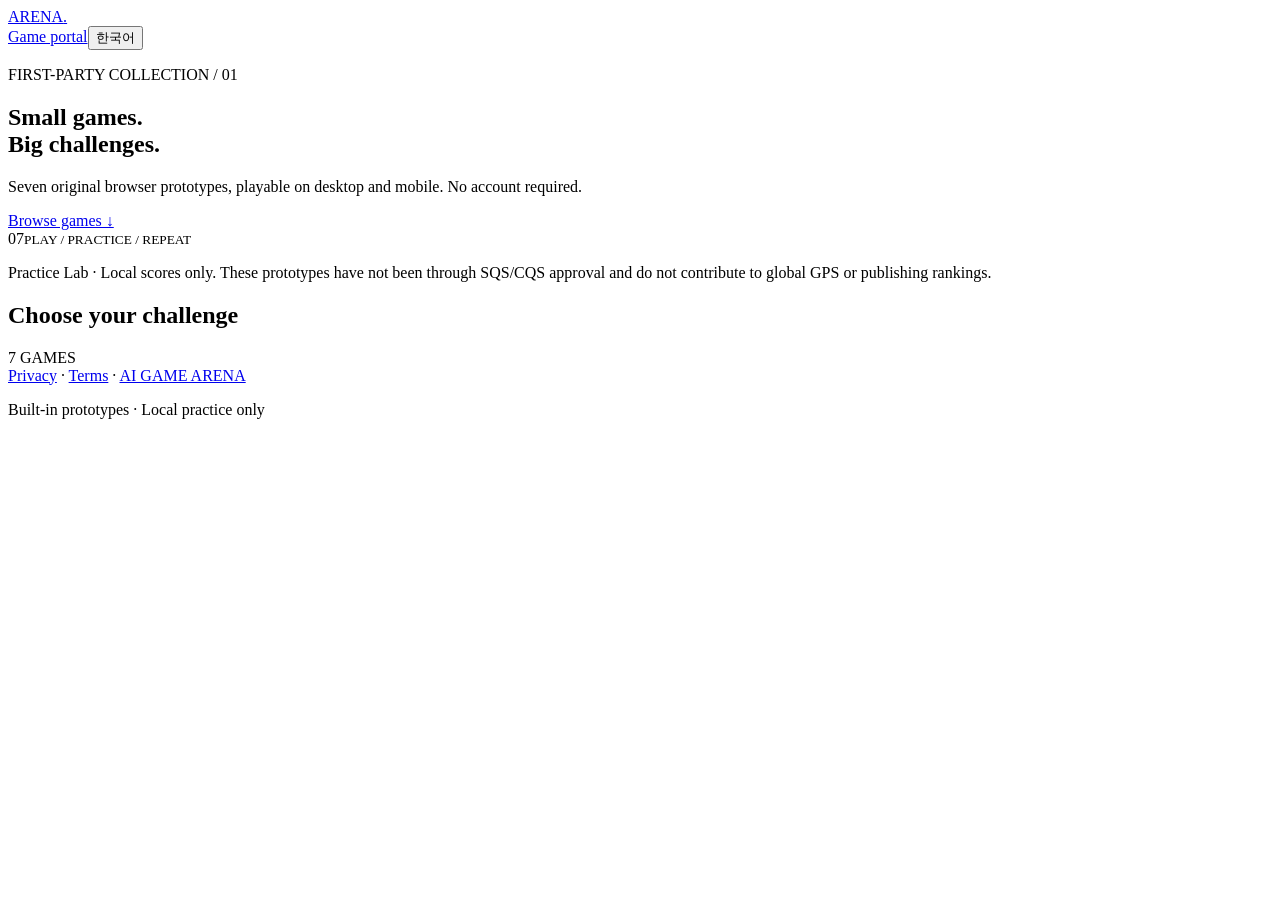
==== practice/index.html @ 7aacde98 "Add first-party practice collection index.html" ====
<!doctype html><html lang="en"><head><meta charset="utf-8"><meta name="viewport" content="width=device-width, initial-scale=1"><meta name="description" content="Play seven original browser prototypes in the ARENA practice lab. No account required."><title>Practice Lab | AI GAME ARENA</title><link rel="stylesheet" href="lab.css"></head><body><header><a class="brand" href="../">ARENA<span>.</span></a><nav><a href="../">Game portal</a><button id="language" type="button">한국어</button></nav></header><main><section class="hero"><div><p class="eyebrow">FIRST-PARTY COLLECTION / 01</p><h1 id="hero-title">Small games.<br>Big challenges.</h1><p id="hero-copy">Seven original browser prototypes, playable on desktop and mobile. No account required.</p><a class="cta" href="#catalog" id="browse">Browse games ↓</a></div><div class="hero-art" aria-hidden="true"><span>07</span><small>PLAY / PRACTICE / REPEAT</small></div></section><p class="notice" id="notice">Practice Lab · Local scores only. These prototypes have not been through SQS/CQS approval and do not contribute to global GPS or publishing rankings.</p><section id="catalog"><div class="section-head"><h2 id="catalog-title">Choose your challenge</h2><span id="count">7 GAMES</span></div><div id="game-grid" class="grid"></div></section><section id="play" hidden><div class="section-head"><div><p class="eyebrow" id="game-genre"></p><h2 id="game-title"></h2></div><button id="back">All games</button></div><p id="instructions"></p><div class="game-panel"><div class="hud"><div><small id="score-label">SCORE</small><strong id="score">0</strong></div><div><small id="time-label">TIME</small><strong id="time">45</strong></div><div><small id="best-label">LOCAL BEST</small><strong id="best">0</strong></div></div><div class="stage"><canvas id="canvas" width="640" height="400" aria-label="Game board"></canvas><div id="overlay"><h3 id="overlay-title">Ready?</h3><p id="overlay-copy"></p><button id="start" class="cta">Start game</button></div></div><div class="controls"><button id="left" aria-label="Left">◀</button><button id="action" aria-label="Action">●</button><button id="right" aria-label="Right">▶</button><button id="pause">Pause</button></div><p id="message" role="status" aria-live="polite"></p></div></section><footer><a href="../policies/privacy.html">Privacy</a> · <a href="../policies/terms.html">Terms</a> · <a href="../">AI GAME ARENA</a><p id="footer-note">Built-in prototypes · Local practice only</p></footer></main><script src="lab.js"></script></body></html>
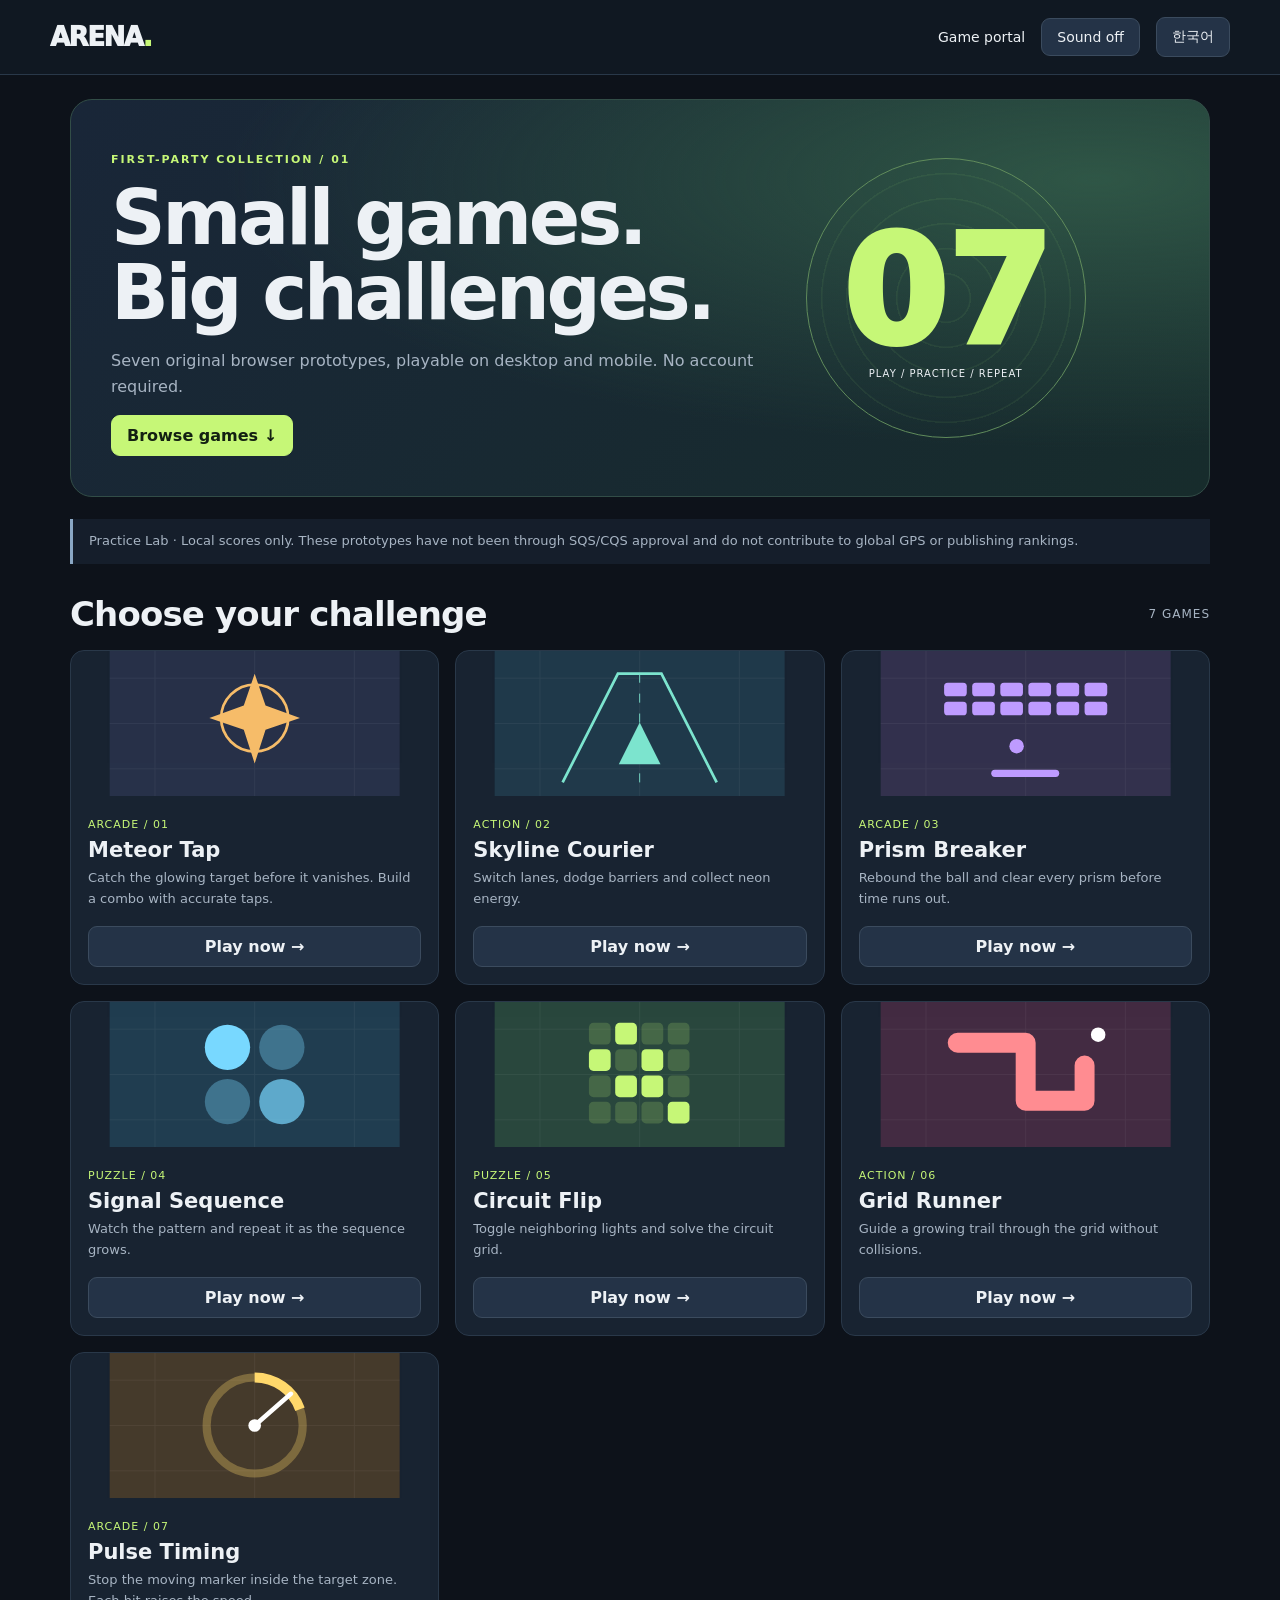
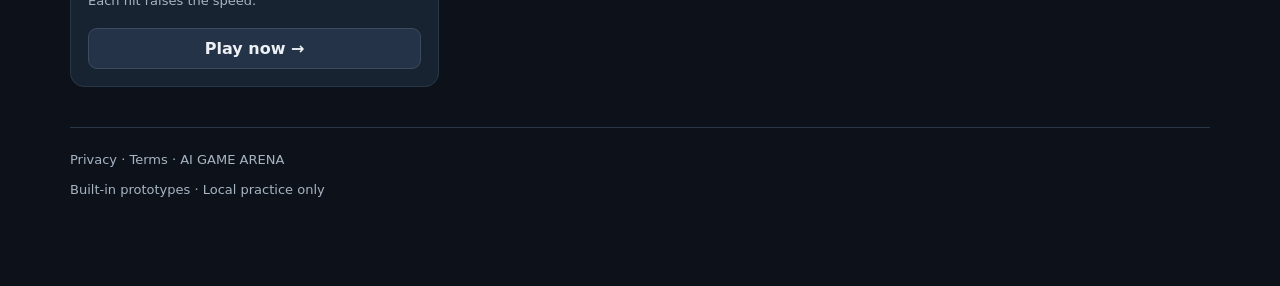
==== commit 0660b3fa: "Add practice difficulty, sound toggle, time progress and explicit round end" ====
--- a/practice/index.html
+++ b/practice/index.html
@@ -1 +1 @@
-<!doctype html><html lang="en"><head><meta charset="utf-8"><meta name="viewport" content="width=device-width, initial-scale=1"><meta name="description" content="Play seven original browser prototypes in the ARENA practice lab. No account required."><title>Practice Lab | AI GAME ARENA</title><link rel="stylesheet" href="lab.css"></head><body><header><a class="brand" href="../">ARENA<span>.</span></a><nav><a href="../">Game portal</a><button id="language" type="button">한국어</button></nav></header><main><section class="hero"><div><p class="eyebrow">FIRST-PARTY COLLECTION / 01</p><h1 id="hero-title">Small games.<br>Big challenges.</h1><p id="hero-copy">Seven original browser prototypes, playable on desktop and mobile. No account required.</p><a class="cta" href="#catalog" id="browse">Browse games ↓</a></div><div class="hero-art" aria-hidden="true"><span>07</span><small>PLAY / PRACTICE / REPEAT</small></div></section><p class="notice" id="notice">Practice Lab · Local scores only. These prototypes have not been through SQS/CQS approval and do not contribute to global GPS or publishing rankings.</p><section id="catalog"><div class="section-head"><h2 id="catalog-title">Choose your challenge</h2><span id="count">7 GAMES</span></div><div id="game-grid" class="grid"></div></section><section id="play" hidden><div class="section-head"><div><p class="eyebrow" id="game-genre"></p><h2 id="game-title"></h2></div><button id="back">All games</button></div><p id="instructions"></p><div class="game-panel"><div class="hud"><div><small id="score-label">SCORE</small><strong id="score">0</strong></div><div><small id="time-label">TIME</small><strong id="time">45</strong></div><div><small id="best-label">LOCAL BEST</small><strong id="best">0</strong></div></div><div class="stage"><canvas id="canvas" width="640" height="400" aria-label="Game board"></canvas><div id="overlay"><h3 id="overlay-title">Ready?</h3><p id="overlay-copy"></p><button id="start" class="cta">Start game</button></div></div><div class="controls"><button id="left" aria-label="Left">◀</button><button id="action" aria-label="Action">●</button><button id="right" aria-label="Right">▶</button><button id="pause">Pause</button></div><p id="message" role="status" aria-live="polite"></p></div></section><footer><a href="../policies/privacy.html">Privacy</a> · <a href="../policies/terms.html">Terms</a> · <a href="../">AI GAME ARENA</a><p id="footer-note">Built-in prototypes · Local practice only</p></footer></main><script src="lab.js"></script></body></html>+<!doctype html><html lang="en"><head><meta charset="utf-8"><meta name="viewport" content="width=device-width, initial-scale=1"><meta name="description" content="Play seven original browser prototypes in the ARENA practice lab. No account required."><title>Practice Lab | AI GAME ARENA</title><link rel="stylesheet" href="lab.css?v=101"></head><body><header><a class="brand" href="../">ARENA<span>.</span></a><nav><a href="../">Game portal</a><button id="sound" type="button" aria-pressed="false">Sound off</button><button id="language" type="button">한국어</button></nav></header><main><section class="hero"><div><p class="eyebrow">FIRST-PARTY COLLECTION / 01</p><h1 id="hero-title">Small games.<br>Big challenges.</h1><p id="hero-copy">Seven original browser prototypes, playable on desktop and mobile. No account required.</p><a class="cta" href="#catalog" id="browse">Browse games ↓</a></div><div class="hero-art" aria-hidden="true"><span>07</span><small>PLAY / PRACTICE / REPEAT</small></div></section><p class="notice" id="notice">Practice Lab · Local scores only. These prototypes have not been through SQS/CQS approval and do not contribute to global GPS or publishing rankings.</p><section id="catalog"><div class="section-head"><h2 id="catalog-title">Choose your challenge</h2><span id="count">7 GAMES</span></div><div id="game-grid" class="grid"></div></section><section id="play" hidden><div class="section-head"><div><p class="eyebrow" id="game-genre"></p><h2 id="game-title"></h2></div><button id="back">All games</button></div><p id="instructions"></p><div class="game-panel"><div class="round-settings"><label for="difficulty" id="difficulty-label">Difficulty</label><select id="difficulty"><option value="easy">Relaxed</option><option value="normal" selected>Standard</option><option value="hard">Challenge</option></select><span id="goal-text"></span></div><div class="hud"><div><small id="score-label">SCORE</small><strong id="score">0</strong></div><div><small id="time-label">TIME</small><strong id="time">45</strong></div><div><small id="best-label">LOCAL BEST</small><strong id="best">0</strong></div></div><div class="time-track" aria-hidden="true"><div id="time-bar"></div></div><div class="stage"><canvas id="canvas" width="640" height="400" aria-label="Game board"></canvas><div id="overlay"><h3 id="overlay-title">Ready?</h3><p id="overlay-copy"></p><button id="start" class="cta">Start game</button></div></div><div class="controls"><button id="left" aria-label="Left">◀</button><button id="action" aria-label="Action">●</button><button id="right" aria-label="Right">▶</button><button id="pause">Pause</button><button id="end-round">End round</button></div><p id="message" role="status" aria-live="polite"></p></div></section><footer><a href="../policies/privacy.html">Privacy</a> · <a href="../policies/terms.html">Terms</a> · <a href="../">AI GAME ARENA</a><p id="footer-note">Built-in prototypes · Local practice only</p></footer></main><script src="lab.js?v=101"></script></body></html>
--- a/practice/lab.css
+++ b/practice/lab.css
@@ -0,0 +1 @@
+:root{color-scheme:dark;font-family:Inter,system-ui,-apple-system,BlinkMacSystemFont,sans-serif;color:#edf1f5;background:#0d121a;--lime:#c6f777;--muted:#a7b4c3;--panel:#182331;--line:#293849}*{box-sizing:border-box}body{margin:0}header{display:flex;align-items:center;justify-content:space-between;padding:17px max(20px,calc((100vw - 1180px)/2));border-bottom:1px solid var(--line);background:#101822;gap:15px;position:sticky;top:0;z-index:4}a{color:inherit;text-decoration:none}.brand{font-size:26px;font-weight:950;letter-spacing:-1.5px}.brand span{color:var(--lime)}nav{display:flex;align-items:center;gap:16px;font-size:14px}button,.cta{font:inherit;color:inherit;background:#243347;border:1px solid #3b4b5e;border-radius:9px;padding:10px 15px;cursor:pointer;touch-action:manipulation}button:hover,button:focus-visible,a:focus-visible{outline:2px solid var(--lime);outline-offset:3px}.cta{display:inline-block;background:var(--lime);border-color:var(--lime);color:#132012;font-weight:800}main{max-width:1180px;margin:auto;padding:24px 20px 48px}.hero{display:grid;grid-template-columns:1.3fr .7fr;gap:20px;align-items:center;background:radial-gradient(ellipse at 90% 20%,#2f5646,transparent 60%),linear-gradient(130deg,#192638,#172c2c);border:1px solid #324d47;border-radius:22px;padding:40px;overflow:hidden}.eyebrow{font-size:11px;font-weight:800;letter-spacing:2px;color:var(--lime)}h1{font-size:clamp(36px,6vw,76px);line-height:.99;letter-spacing:-.045em;margin:10px 0 18px}h2{font-size:clamp(22px,3vw,34px);margin:0;letter-spacing:-.025em}p{line-height:1.6;color:var(--muted)}.hero-art{border:1px solid #608b5b;aspect-ratio:1;max-width:280px;border-radius:50%;display:flex;flex-direction:column;align-items:center;justify-content:center;background:repeating-radial-gradient(circle,transparent 0 23px,#a0e97012 24px 25px)}.hero-art span{font-size:clamp(68px,13vw,150px);font-weight:950;color:var(--lime);line-height:1}.hero-art small{font-size:10px;letter-spacing:1px}.notice{font-size:13px;border-left:3px solid #8aa7c4;padding:12px 16px;background:#151e2b;margin:22px 0 30px}.section-head{display:flex;align-items:center;justify-content:space-between;gap:12px;margin:24px 0 16px}.section-head span{color:var(--muted);font-size:12px;letter-spacing:1px}.grid{display:grid;grid-template-columns:repeat(3,minmax(0,1fr));gap:16px}.game-card{background:var(--panel);border:1px solid var(--line);border-radius:14px;overflow:hidden;transition:transform .15s}.game-card:hover{transform:translateY(-3px)}.art{height:145px;display:flex;align-items:center;justify-content:center;overflow:hidden}.art svg{width:100%;height:100%}.body{padding:17px}.body h3{font-size:21px;margin:6px 0}.body p{min-height:44px;font-size:13px;margin:0 0 14px}.tag{font-size:11px;letter-spacing:1px;color:var(--lime)}.body button{width:100%;font-weight:750}.game-panel{max-width:860px;margin:20px auto;background:#141e2a;border:1px solid var(--line);border-radius:16px;padding:14px}.hud{display:grid;grid-template-columns:repeat(3,1fr);gap:8px;margin-bottom:12px}.hud div{background:#0f1722;border:1px solid var(--line);border-radius:8px;padding:10px}.hud small{display:block;font-size:10px;color:var(--muted);letter-spacing:.7px}.hud strong{font-size:24px;font-variant-numeric:tabular-nums}.stage{position:relative}canvas{display:block;width:100%;height:auto;border-radius:9px;background:#101923;touch-action:none}#overlay{position:absolute;inset:0;background:#0c1523e8;display:flex;flex-direction:column;align-items:center;justify-content:center;text-align:center;padding:20px;border-radius:9px}#overlay h3{font-size:clamp(22px,5vw,44px);margin:0}#overlay p{margin:8px 0 18px}#overlay[hidden],section[hidden]{display:none}.controls{display:flex;gap:9px;margin-top:12px;justify-content:center;flex-wrap:wrap}.controls button{min-width:56px;min-height:48px}#message{min-height:24px;margin:9px 0;font-size:13px}footer{margin-top:40px;border-top:1px solid var(--line);padding:24px 0;color:var(--muted);font-size:13px}footer a:hover{text-decoration:underline}@media(max-width:760px){.hero{padding:25px;grid-template-columns:1fr}.hero-art{display:none}.grid{grid-template-columns:repeat(2,minmax(0,1fr))}.art{height:120px}.body{padding:12px}.body h3{font-size:17px}.body p{min-height:58px}.hero h1{line-height:1.08}}@media(max-width:380px){.grid{grid-template-columns:1fr}.art{height:140px}nav{gap:8px}main{padding:16px 12px}.hud strong{font-size:20px}}
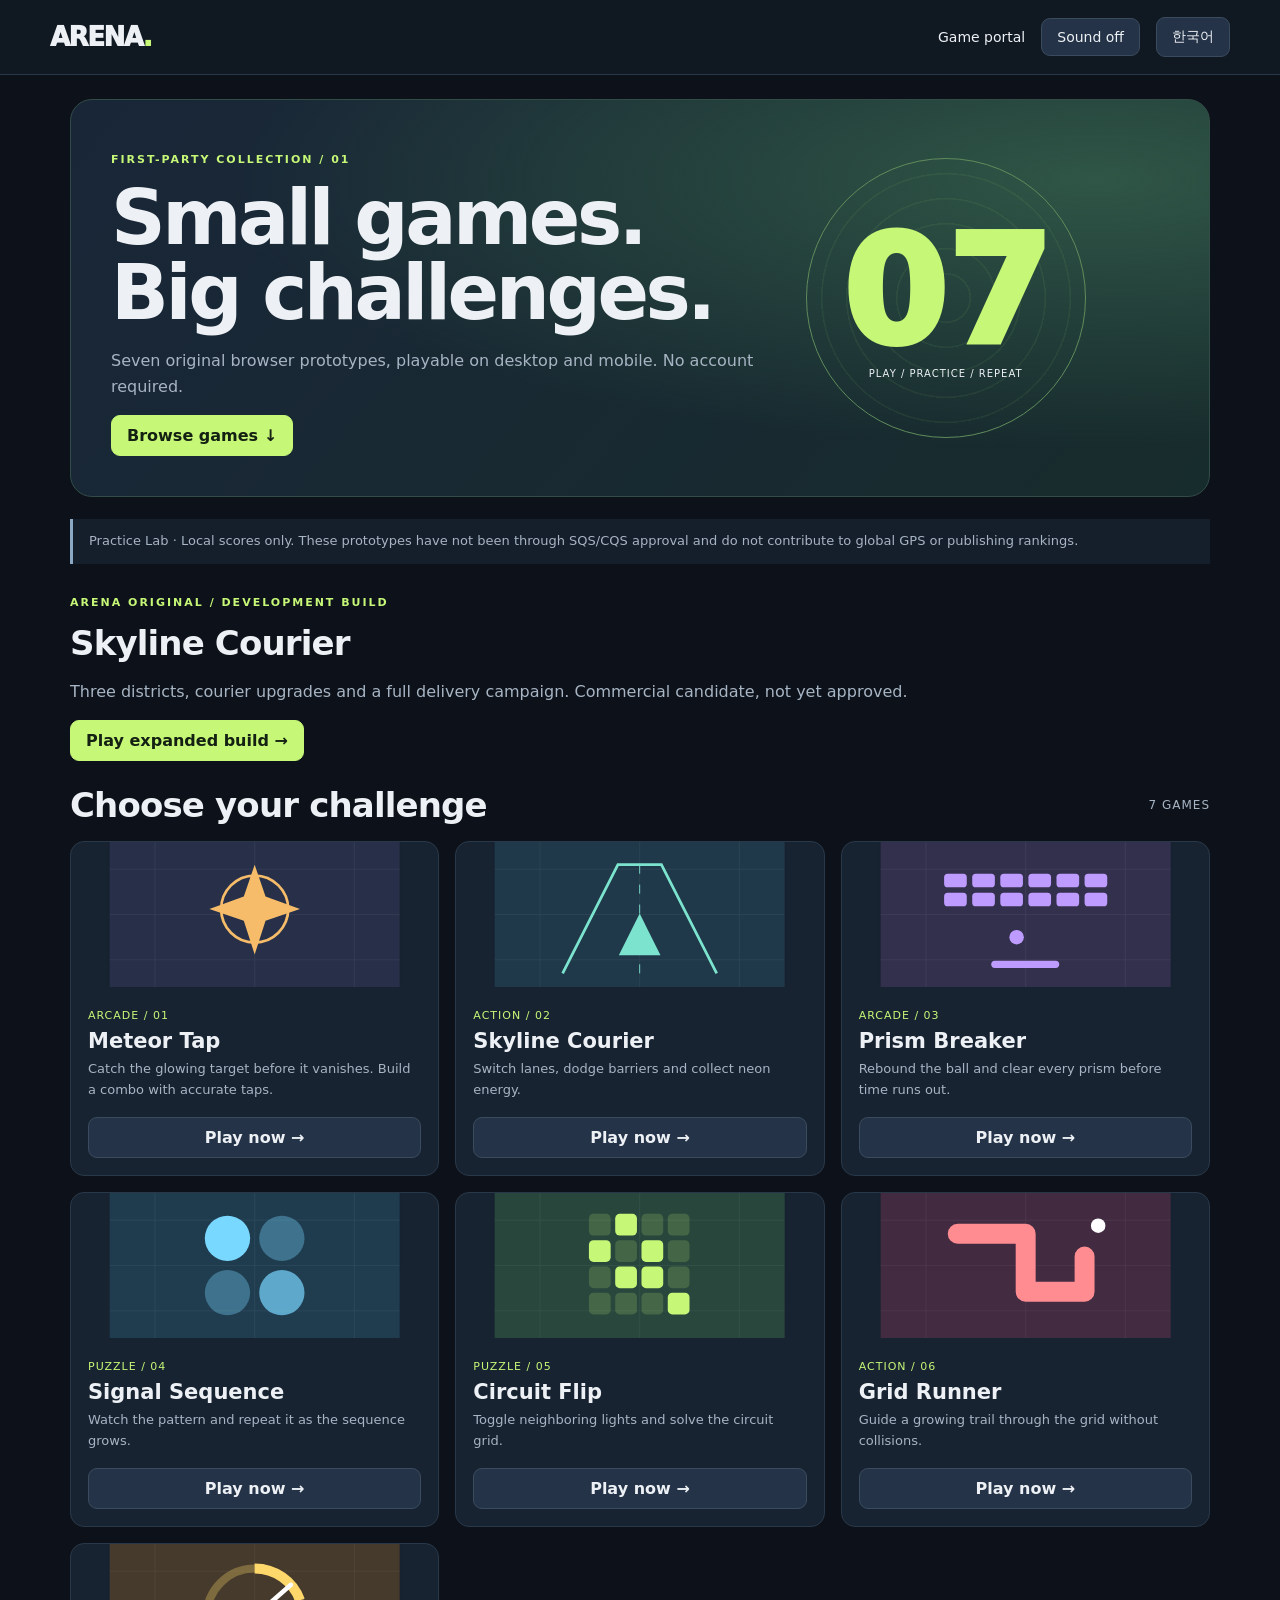
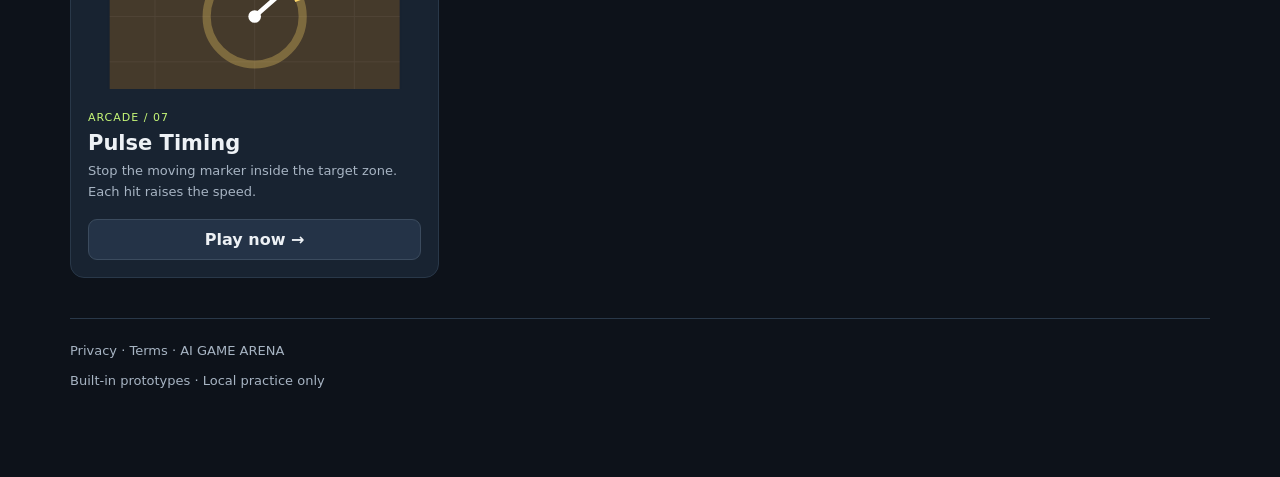
==== commit cbb4b680: "Feature the expanded Skyline Courier commercial candidate separately from practice prototypes" ====
--- a/practice/index.html
+++ b/practice/index.html
@@ -1 +1 @@
-<!doctype html><html lang="en"><head><meta charset="utf-8"><meta name="viewport" content="width=device-width, initial-scale=1"><meta name="description" content="Play seven original browser prototypes in the ARENA practice lab. No account required."><title>Practice Lab | AI GAME ARENA</title><link rel="stylesheet" href="lab.css?v=101"></head><body><header><a class="brand" href="../">ARENA<span>.</span></a><nav><a href="../">Game portal</a><button id="sound" type="button" aria-pressed="false">Sound off</button><button id="language" type="button">한국어</button></nav></header><main><section class="hero"><div><p class="eyebrow">FIRST-PARTY COLLECTION / 01</p><h1 id="hero-title">Small games.<br>Big challenges.</h1><p id="hero-copy">Seven original browser prototypes, playable on desktop and mobile. No account required.</p><a class="cta" href="#catalog" id="browse">Browse games ↓</a></div><div class="hero-art" aria-hidden="true"><span>07</span><small>PLAY / PRACTICE / REPEAT</small></div></section><p class="notice" id="notice">Practice Lab · Local scores only. These prototypes have not been through SQS/CQS approval and do not contribute to global GPS or publishing rankings.</p><section id="catalog"><div class="section-head"><h2 id="catalog-title">Choose your challenge</h2><span id="count">7 GAMES</span></div><div id="game-grid" class="grid"></div></section><section id="play" hidden><div class="section-head"><div><p class="eyebrow" id="game-genre"></p><h2 id="game-title"></h2></div><button id="back">All games</button></div><p id="instructions"></p><div class="game-panel"><div class="round-settings"><label for="difficulty" id="difficulty-label">Difficulty</label><select id="difficulty"><option value="easy">Relaxed</option><option value="normal" selected>Standard</option><option value="hard">Challenge</option></select><span id="goal-text"></span></div><div class="hud"><div><small id="score-label">SCORE</small><strong id="score">0</strong></div><div><small id="time-label">TIME</small><strong id="time">45</strong></div><div><small id="best-label">LOCAL BEST</small><strong id="best">0</strong></div></div><div class="time-track" aria-hidden="true"><div id="time-bar"></div></div><div class="stage"><canvas id="canvas" width="640" height="400" aria-label="Game board"></canvas><div id="overlay"><h3 id="overlay-title">Ready?</h3><p id="overlay-copy"></p><button id="start" class="cta">Start game</button></div></div><div class="controls"><button id="left" aria-label="Left">◀</button><button id="action" aria-label="Action">●</button><button id="right" aria-label="Right">▶</button><button id="pause">Pause</button><button id="end-round">End round</button></div><p id="message" role="status" aria-live="polite"></p></div></section><footer><a href="../policies/privacy.html">Privacy</a> · <a href="../policies/terms.html">Terms</a> · <a href="../">AI GAME ARENA</a><p id="footer-note">Built-in prototypes · Local practice only</p></footer></main><script src="lab.js?v=101"></script></body></html>+<!doctype html><html lang="en"><head><meta charset="utf-8"><meta name="viewport" content="width=device-width, initial-scale=1"><meta name="description" content="Play seven original browser prototypes in the ARENA practice lab. No account required."><title>Practice Lab | AI GAME ARENA</title><link rel="stylesheet" href="lab.css?v=103"></head><body><header><a class="brand" href="../">ARENA<span>.</span></a><nav><a href="../">Game portal</a><button id="sound" type="button" aria-pressed="false">Sound off</button><button id="language" type="button">한국어</button></nav></header><main><section class="hero"><div><p class="eyebrow">FIRST-PARTY COLLECTION / 01</p><h1 id="hero-title">Small games.<br>Big challenges.</h1><p id="hero-copy">Seven original browser prototypes, playable on desktop and mobile. No account required.</p><a class="cta" href="#catalog" id="browse">Browse games ↓</a></div><div class="hero-art" aria-hidden="true"><span>07</span><small>PLAY / PRACTICE / REPEAT</small></div></section><p class="notice" id="notice">Practice Lab · Local scores only. These prototypes have not been through SQS/CQS approval and do not contribute to global GPS or publishing rankings.</p><section class="panel-feature" id="candidate-feature"><div><p class="eyebrow">ARENA ORIGINAL / DEVELOPMENT BUILD</p><h2>Skyline Courier</h2><p id="candidate-copy">Three districts, courier upgrades and a full delivery campaign. Commercial candidate, not yet approved.</p></div><a class="cta" id="candidate-link" href="../games/skyline-courier/">Play expanded build →</a></section><section id="catalog"><div class="section-head"><h2 id="catalog-title">Choose your challenge</h2><span id="count">7 GAMES</span></div><div id="game-grid" class="grid"></div></section><section id="play" hidden><div class="section-head"><div><p class="eyebrow" id="game-genre"></p><h2 id="game-title"></h2></div><button id="back">All games</button></div><p id="instructions"></p><div class="game-panel"><div class="round-settings"><label for="difficulty" id="difficulty-label">Difficulty</label><select id="difficulty"><option value="easy">Relaxed</option><option value="normal" selected>Standard</option><option value="hard">Challenge</option></select><span id="goal-text"></span></div><div class="hud"><div><small id="score-label">SCORE</small><strong id="score">0</strong></div><div><small id="time-label">TIME</small><strong id="time">45</strong></div><div><small id="best-label">LOCAL BEST</small><strong id="best">0</strong></div></div><div class="time-track" aria-hidden="true"><div id="time-bar"></div></div><div id="overlay"><h3 id="overlay-title">Ready?</h3><p id="overlay-copy"></p><button id="start" class="cta">Start game</button></div><div class="stage" id="board-stage" hidden><canvas id="canvas" width="640" height="400" aria-label="Game board"></canvas></div><div class="controls"><button id="left" aria-label="Left">◀</button><button id="action" aria-label="Action">●</button><button id="right" aria-label="Right">▶</button><button id="pause">Pause</button><button id="end-round">End round</button></div><p id="message" role="status" aria-live="polite"></p></div></section><footer><a href="../policies/privacy.html">Privacy</a> · <a href="../policies/terms.html">Terms</a> · <a href="../">AI GAME ARENA</a><p id="footer-note">Built-in prototypes · Local practice only</p></footer></main><script src="lab.js?v=103"></script></body></html>
--- a/practice/lab.css
+++ b/practice/lab.css
@@ -1 +1,8 @@
-:root{color-scheme:dark;font-family:Inter,system-ui,-apple-system,BlinkMacSystemFont,sans-serif;color:#edf1f5;background:#0d121a;--lime:#c6f777;--muted:#a7b4c3;--panel:#182331;--line:#293849}*{box-sizing:border-box}body{margin:0}header{display:flex;align-items:center;justify-content:space-between;padding:17px max(20px,calc((100vw - 1180px)/2));border-bottom:1px solid var(--line);background:#101822;gap:15px;position:sticky;top:0;z-index:4}a{color:inherit;text-decoration:none}.brand{font-size:26px;font-weight:950;letter-spacing:-1.5px}.brand span{color:var(--lime)}nav{display:flex;align-items:center;gap:16px;font-size:14px}button,.cta{font:inherit;color:inherit;background:#243347;border:1px solid #3b4b5e;border-radius:9px;padding:10px 15px;cursor:pointer;touch-action:manipulation}button:hover,button:focus-visible,a:focus-visible{outline:2px solid var(--lime);outline-offset:3px}.cta{display:inline-block;background:var(--lime);border-color:var(--lime);color:#132012;font-weight:800}main{max-width:1180px;margin:auto;padding:24px 20px 48px}.hero{display:grid;grid-template-columns:1.3fr .7fr;gap:20px;align-items:center;background:radial-gradient(ellipse at 90% 20%,#2f5646,transparent 60%),linear-gradient(130deg,#192638,#172c2c);border:1px solid #324d47;border-radius:22px;padding:40px;overflow:hidden}.eyebrow{font-size:11px;font-weight:800;letter-spacing:2px;color:var(--lime)}h1{font-size:clamp(36px,6vw,76px);line-height:.99;letter-spacing:-.045em;margin:10px 0 18px}h2{font-size:clamp(22px,3vw,34px);margin:0;letter-spacing:-.025em}p{line-height:1.6;color:var(--muted)}.hero-art{border:1px solid #608b5b;aspect-ratio:1;max-width:280px;border-radius:50%;display:flex;flex-direction:column;align-items:center;justify-content:center;background:repeating-radial-gradient(circle,transparent 0 23px,#a0e97012 24px 25px)}.hero-art span{font-size:clamp(68px,13vw,150px);font-weight:950;color:var(--lime);line-height:1}.hero-art small{font-size:10px;letter-spacing:1px}.notice{font-size:13px;border-left:3px solid #8aa7c4;padding:12px 16px;background:#151e2b;margin:22px 0 30px}.section-head{display:flex;align-items:center;justify-content:space-between;gap:12px;margin:24px 0 16px}.section-head span{color:var(--muted);font-size:12px;letter-spacing:1px}.grid{display:grid;grid-template-columns:repeat(3,minmax(0,1fr));gap:16px}.game-card{background:var(--panel);border:1px solid var(--line);border-radius:14px;overflow:hidden;transition:transform .15s}.game-card:hover{transform:translateY(-3px)}.art{height:145px;display:flex;align-items:center;justify-content:center;overflow:hidden}.art svg{width:100%;height:100%}.body{padding:17px}.body h3{font-size:21px;margin:6px 0}.body p{min-height:44px;font-size:13px;margin:0 0 14px}.tag{font-size:11px;letter-spacing:1px;color:var(--lime)}.body button{width:100%;font-weight:750}.game-panel{max-width:860px;margin:20px auto;background:#141e2a;border:1px solid var(--line);border-radius:16px;padding:14px}.hud{display:grid;grid-template-columns:repeat(3,1fr);gap:8px;margin-bottom:12px}.hud div{background:#0f1722;border:1px solid var(--line);border-radius:8px;padding:10px}.hud small{display:block;font-size:10px;color:var(--muted);letter-spacing:.7px}.hud strong{font-size:24px;font-variant-numeric:tabular-nums}.stage{position:relative}canvas{display:block;width:100%;height:auto;border-radius:9px;background:#101923;touch-action:none}#overlay{position:absolute;inset:0;background:#0c1523e8;display:flex;flex-direction:column;align-items:center;justify-content:center;text-align:center;padding:20px;border-radius:9px}#overlay h3{font-size:clamp(22px,5vw,44px);margin:0}#overlay p{margin:8px 0 18px}#overlay[hidden],section[hidden]{display:none}.controls{display:flex;gap:9px;margin-top:12px;justify-content:center;flex-wrap:wrap}.controls button{min-width:56px;min-height:48px}#message{min-height:24px;margin:9px 0;font-size:13px}footer{margin-top:40px;border-top:1px solid var(--line);padding:24px 0;color:var(--muted);font-size:13px}footer a:hover{text-decoration:underline}@media(max-width:760px){.hero{padding:25px;grid-template-columns:1fr}.hero-art{display:none}.grid{grid-template-columns:repeat(2,minmax(0,1fr))}.art{height:120px}.body{padding:12px}.body h3{font-size:17px}.body p{min-height:58px}.hero h1{line-height:1.08}}@media(max-width:380px){.grid{grid-template-columns:1fr}.art{height:140px}nav{gap:8px}main{padding:16px 12px}.hud strong{font-size:20px}}+:root{color-scheme:dark;font-family:Inter,system-ui,-apple-system,BlinkMacSystemFont,sans-serif;color:#edf1f5;background:#0d121a;--lime:#c6f777;--muted:#a7b4c3;--panel:#182331;--line:#293849}*{box-sizing:border-box}body{margin:0}header{display:flex;align-items:center;justify-content:space-between;padding:17px max(20px,calc((100vw - 1180px)/2));border-bottom:1px solid var(--line);background:#101822;gap:15px;position:sticky;top:0;z-index:4}a{color:inherit;text-decoration:none}.brand{font-size:26px;font-weight:950;letter-spacing:-1.5px}.brand span{color:var(--lime)}nav{display:flex;align-items:center;gap:16px;font-size:14px}button,.cta{font:inherit;color:inherit;background:#243347;border:1px solid #3b4b5e;border-radius:9px;padding:10px 15px;cursor:pointer;touch-action:manipulation}button:hover,button:focus-visible,a:focus-visible{outline:2px solid var(--lime);outline-offset:3px}.cta{display:inline-block;background:var(--lime);border-color:var(--lime);color:#132012;font-weight:800}main{max-width:1180px;margin:auto;padding:24px 20px 48px}.hero{display:grid;grid-template-columns:1.3fr .7fr;gap:20px;align-items:center;background:radial-gradient(ellipse at 90% 20%,#2f5646,transparent 60%),linear-gradient(130deg,#192638,#172c2c);border:1px solid #324d47;border-radius:22px;padding:40px;overflow:hidden}.eyebrow{font-size:11px;font-weight:800;letter-spacing:2px;color:var(--lime)}h1{font-size:clamp(36px,6vw,76px);line-height:.99;letter-spacing:-.045em;margin:10px 0 18px}h2{font-size:clamp(22px,3vw,34px);margin:0;letter-spacing:-.025em}p{line-height:1.6;color:var(--muted)}.hero-art{border:1px solid #608b5b;aspect-ratio:1;max-width:280px;border-radius:50%;display:flex;flex-direction:column;align-items:center;justify-content:center;background:repeating-radial-gradient(circle,transparent 0 23px,#a0e97012 24px 25px)}.hero-art span{font-size:clamp(68px,13vw,150px);font-weight:950;color:var(--lime);line-height:1}.hero-art small{font-size:10px;letter-spacing:1px}.notice{font-size:13px;border-left:3px solid #8aa7c4;padding:12px 16px;background:#151e2b;margin:22px 0 30px}.section-head{display:flex;align-items:center;justify-content:space-between;gap:12px;margin:24px 0 16px}.section-head span{color:var(--muted);font-size:12px;letter-spacing:1px}.grid{display:grid;grid-template-columns:repeat(3,minmax(0,1fr));gap:16px}.game-card{background:var(--panel);border:1px solid var(--line);border-radius:14px;overflow:hidden;transition:transform .15s}.game-card:hover{transform:translateY(-3px)}.art{height:145px;display:flex;align-items:center;justify-content:center;overflow:hidden}.art svg{width:100%;height:100%}.body{padding:17px}.body h3{font-size:21px;margin:6px 0}.body p{min-height:44px;font-size:13px;margin:0 0 14px}.tag{font-size:11px;letter-spacing:1px;color:var(--lime)}.body button{width:100%;font-weight:750}.game-panel{max-width:860px;margin:20px auto;background:#141e2a;border:1px solid var(--line);border-radius:16px;padding:14px}.hud{display:grid;grid-template-columns:repeat(3,1fr);gap:8px;margin-bottom:12px}.hud div{background:#0f1722;border:1px solid var(--line);border-radius:8px;padding:10px}.hud small{display:block;font-size:10px;color:var(--muted);letter-spacing:.7px}.hud strong{font-size:24px;font-variant-numeric:tabular-nums}.stage{position:relative}canvas{display:block;width:100%;height:auto;border-radius:9px;background:#101923;touch-action:none}#overlay{position:absolute;inset:0;background:#0c1523e8;display:flex;flex-direction:column;align-items:center;justify-content:center;text-align:center;padding:20px;border-radius:9px}#overlay h3{font-size:clamp(22px,5vw,44px);margin:0}#overlay p{margin:8px 0 18px}#overlay[hidden],section[hidden]{display:none}.controls{display:flex;gap:9px;margin-top:12px;justify-content:center;flex-wrap:wrap}.controls button{min-width:56px;min-height:48px}#message{min-height:24px;margin:9px 0;font-size:13px}footer{margin-top:40px;border-top:1px solid var(--line);padding:24px 0;color:var(--muted);font-size:13px}footer a:hover{text-decoration:underline}@media(max-width:760px){.hero{padding:25px;grid-template-columns:1fr}.hero-art{display:none}.grid{grid-template-columns:repeat(2,minmax(0,1fr))}.art{height:120px}.body{padding:12px}.body h3{font-size:17px}.body p{min-height:58px}.hero h1{line-height:1.08}}@media(max-width:380px){.grid{grid-template-columns:1fr}.art{height:140px}nav{gap:8px}main{padding:16px 12px}.hud strong{font-size:20px}}
+/* v1.0.1: responsive play layout and accessible round controls */
+body.playing .hero,body.playing #notice{display:none}#play,#catalog{scroll-margin-top:85px}.round-settings{display:flex;align-items:center;gap:10px;flex-wrap:wrap;margin-bottom:12px;color:var(--muted);font-size:13px}.round-settings select{font:inherit;color:#edf1f5;background:#17283b;border:1px solid #3b4b5e;border-radius:8px;padding:9px}.round-settings select:disabled{opacity:.65}.round-settings #goal-text{flex:1;text-align:right;color:#d3e5f5}.time-track{height:5px;background:#243347;border-radius:10px;margin:0 0 10px;overflow:hidden}#time-bar{height:100%;width:100%;background:linear-gradient(90deg,#7ce4ce,#c6f777);transition:width .15s linear}#overlay{z-index:2;overflow:auto}#overlay h3{font-weight:850;letter-spacing:-.03em}#overlay p{max-width:540px}.controls button:disabled{opacity:.45;cursor:default}#sound[aria-pressed=true]{border-color:#b8f178;color:#b8f178}.game-card:focus-within{border-color:#b8f178}.game-panel{box-shadow:0 14px 40px #060c1555}.hud strong{color:#e9f4fc}.hud div:first-child strong{color:#c6f777}button:disabled{cursor:default}
+@media(max-width:760px){header{padding:10px 12px;flex-wrap:wrap;gap:7px}nav{gap:6px}nav a{font-size:12px}nav button{padding:8px 9px;font-size:12px}.brand{font-size:22px}.game-panel{padding:10px}.stage{min-height:0}#overlay:not([hidden]){position:relative;inset:auto;min-height:205px;padding:14px;overflow:visible;z-index:2}.stage:has(#overlay:not([hidden])) canvas{display:none}#overlay p{font-size:13px;margin:5px 0 12px}#overlay h3{font-size:25px}.controls button{min-width:50px;padding:9px 11px}#play{scroll-margin-top:85px}.round-settings #goal-text{flex-basis:100%;text-align:left}#play .section-head{margin-top:5px}.hud div{padding:8px}.hud small{font-size:9px}.hud strong{font-size:20px}}
+@media(prefers-reduced-motion:reduce){*{transition:none!important}}
+
+/* Independent round panel: no absolute overlay or overlapping hit areas. */
+#overlay{position:static;inset:auto;z-index:auto;min-height:220px;display:flex;justify-content:center;overflow:visible;border:1px solid #3b5268;margin:0 0 12px}#overlay[hidden],#board-stage[hidden]{display:none!important}#board-stage{position:static}#overlay button{position:static;flex-shrink:0;min-height:44px}body.playing header{position:static}body.playing #play{scroll-margin-top:0}@media(max-width:760px){#overlay:not([hidden]){position:static;min-height:205px;overflow:visible}body.playing main{padding-top:12px}}
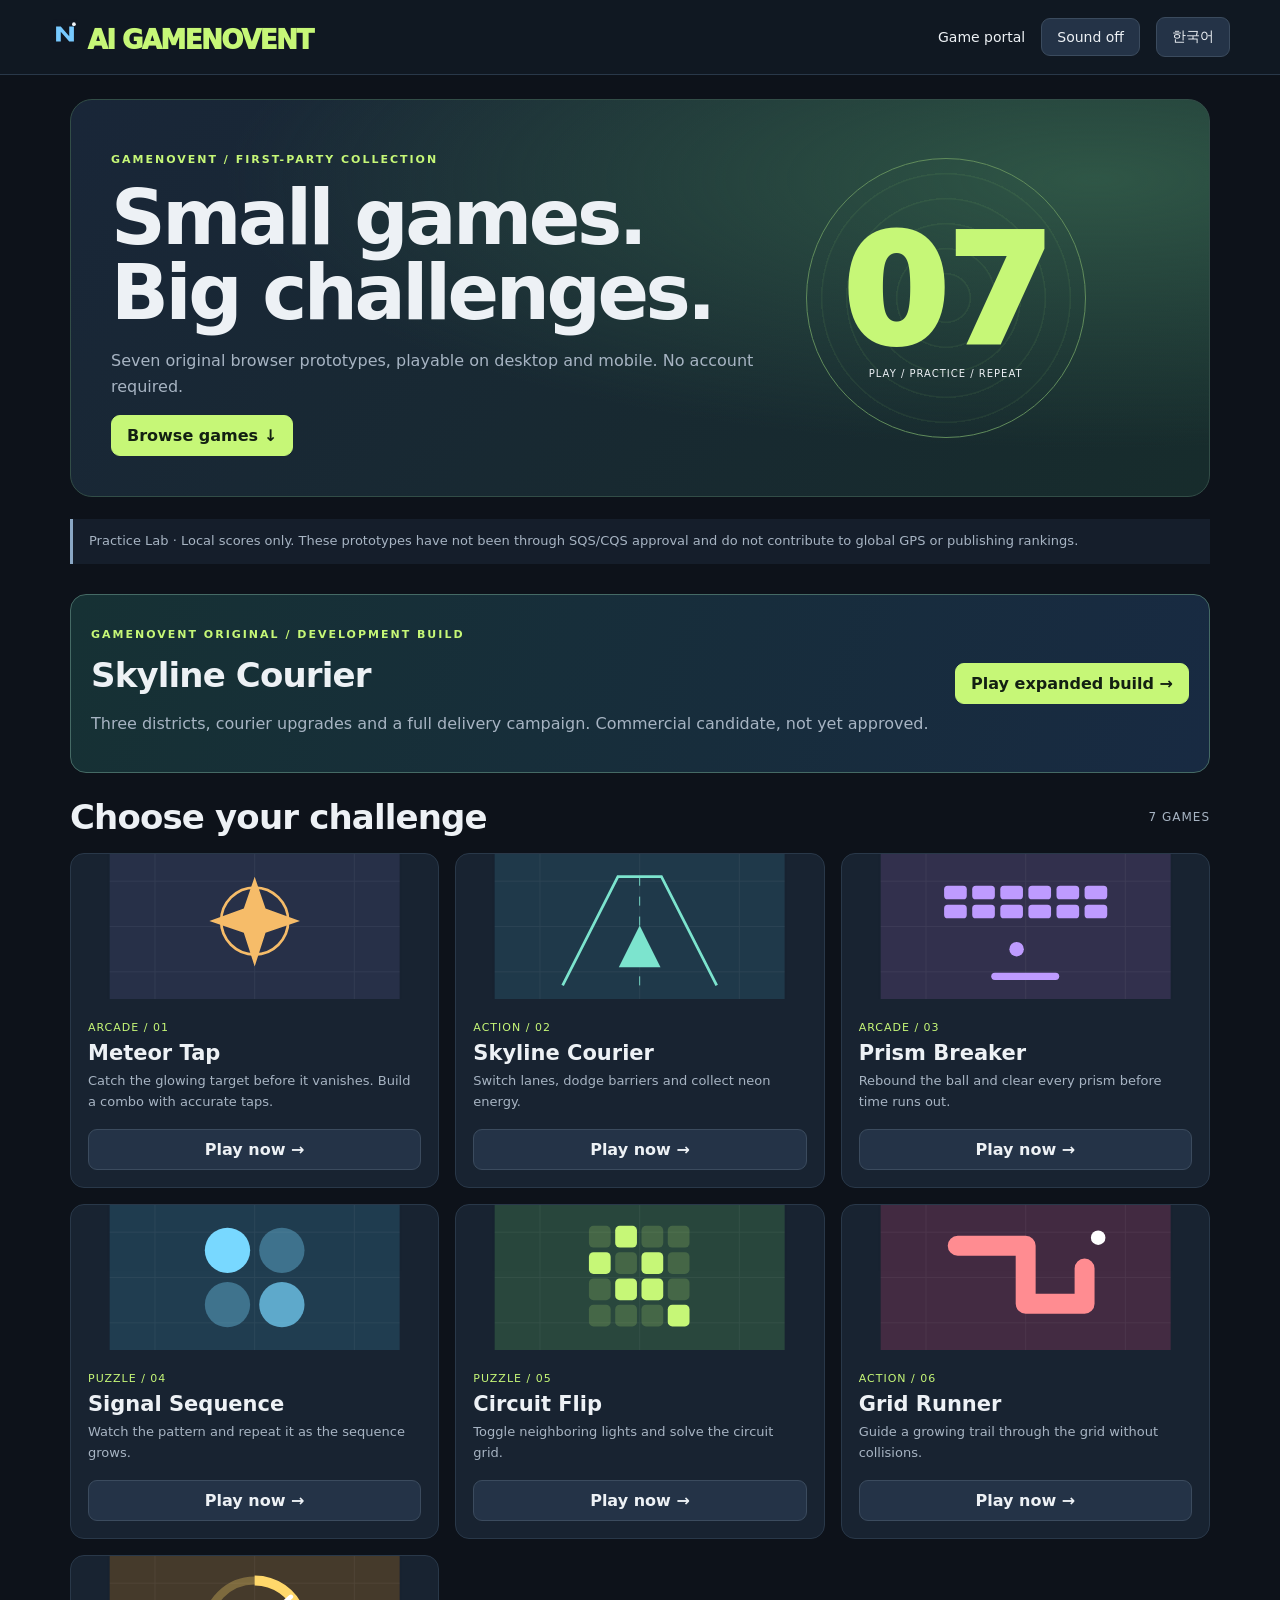
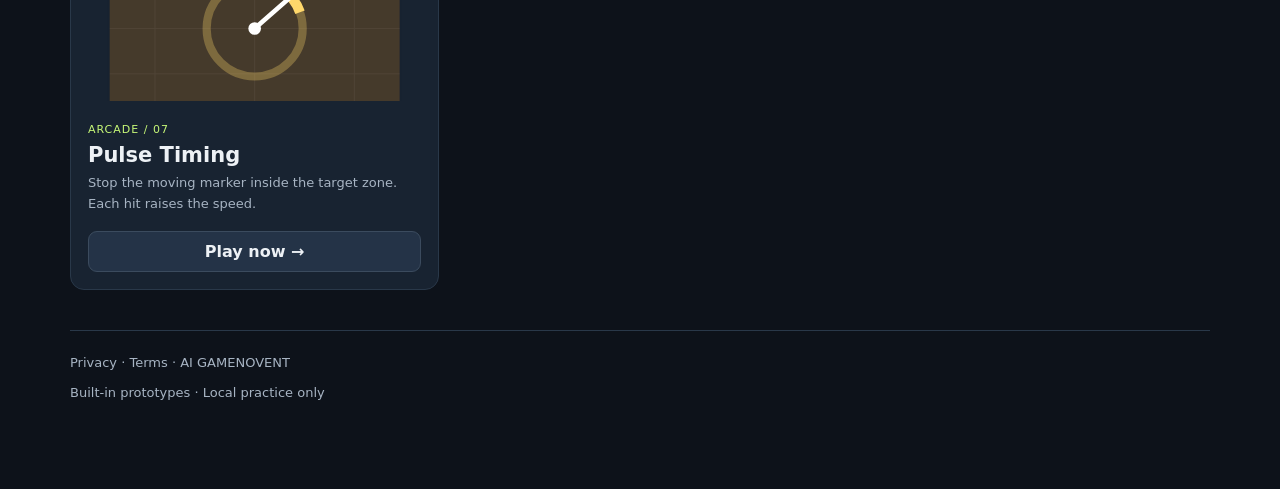
==== commit 3c113249: "Apply GAMENOVENT branding to practice/index.html" ====
--- a/practice/index.html
+++ b/practice/index.html
@@ -1 +1 @@
-<!doctype html><html lang="en"><head><meta charset="utf-8"><meta name="viewport" content="width=device-width, initial-scale=1"><meta name="description" content="Play seven original browser prototypes in the ARENA practice lab. No account required."><title>Practice Lab | AI GAME ARENA</title><link rel="stylesheet" href="lab.css?v=103"></head><body><header><a class="brand" href="../">ARENA<span>.</span></a><nav><a href="../">Game portal</a><button id="sound" type="button" aria-pressed="false">Sound off</button><button id="language" type="button">한국어</button></nav></header><main><section class="hero"><div><p class="eyebrow">FIRST-PARTY COLLECTION / 01</p><h1 id="hero-title">Small games.<br>Big challenges.</h1><p id="hero-copy">Seven original browser prototypes, playable on desktop and mobile. No account required.</p><a class="cta" href="#catalog" id="browse">Browse games ↓</a></div><div class="hero-art" aria-hidden="true"><span>07</span><small>PLAY / PRACTICE / REPEAT</small></div></section><p class="notice" id="notice">Practice Lab · Local scores only. These prototypes have not been through SQS/CQS approval and do not contribute to global GPS or publishing rankings.</p><section class="panel-feature" id="candidate-feature"><div><p class="eyebrow">ARENA ORIGINAL / DEVELOPMENT BUILD</p><h2>Skyline Courier</h2><p id="candidate-copy">Three districts, courier upgrades and a full delivery campaign. Commercial candidate, not yet approved.</p></div><a class="cta" id="candidate-link" href="../games/skyline-courier/">Play expanded build →</a></section><section id="catalog"><div class="section-head"><h2 id="catalog-title">Choose your challenge</h2><span id="count">7 GAMES</span></div><div id="game-grid" class="grid"></div></section><section id="play" hidden><div class="section-head"><div><p class="eyebrow" id="game-genre"></p><h2 id="game-title"></h2></div><button id="back">All games</button></div><p id="instructions"></p><div class="game-panel"><div class="round-settings"><label for="difficulty" id="difficulty-label">Difficulty</label><select id="difficulty"><option value="easy">Relaxed</option><option value="normal" selected>Standard</option><option value="hard">Challenge</option></select><span id="goal-text"></span></div><div class="hud"><div><small id="score-label">SCORE</small><strong id="score">0</strong></div><div><small id="time-label">TIME</small><strong id="time">45</strong></div><div><small id="best-label">LOCAL BEST</small><strong id="best">0</strong></div></div><div class="time-track" aria-hidden="true"><div id="time-bar"></div></div><div id="overlay"><h3 id="overlay-title">Ready?</h3><p id="overlay-copy"></p><button id="start" class="cta">Start game</button></div><div class="stage" id="board-stage" hidden><canvas id="canvas" width="640" height="400" aria-label="Game board"></canvas></div><div class="controls"><button id="left" aria-label="Left">◀</button><button id="action" aria-label="Action">●</button><button id="right" aria-label="Right">▶</button><button id="pause">Pause</button><button id="end-round">End round</button></div><p id="message" role="status" aria-live="polite"></p></div></section><footer><a href="../policies/privacy.html">Privacy</a> · <a href="../policies/terms.html">Terms</a> · <a href="../">AI GAME ARENA</a><p id="footer-note">Built-in prototypes · Local practice only</p></footer></main><script src="lab.js?v=103"></script></body></html>+<!doctype html><html lang="en"><head><meta charset="utf-8"><meta name="viewport" content="width=device-width, initial-scale=1"><meta name="description" content="Play seven original browser prototypes in the GAMENOVENT practice lab. No account required."><title>Practice Lab | AI GAMENOVENT</title><link rel="stylesheet" href="lab.css?v=110"><link rel="icon" type="image/svg+xml" href="../assets/gamenovent-mark.svg"><meta name="theme-color" content="#101722"></head><body><header><a class="brand" href="../"><img src="../assets/gamenovent-mark.svg" width="30" height="30" alt=""> <span class="brand-text110">AI GAMENOVENT</span></a><nav><a href="../">Game portal</a><button id="sound" type="button" aria-pressed="false">Sound off</button><button id="language" type="button">한국어</button></nav></header><main><section class="hero"><div><p class="eyebrow">GAMENOVENT / FIRST-PARTY COLLECTION</p><h1 id="hero-title">Small games.<br>Big discoveries.</h1><p id="hero-copy">Seven original browser prototypes, playable on desktop and mobile. No account required.</p><a class="cta" href="#catalog" id="browse">Browse games ↓</a></div><div class="hero-art" aria-hidden="true"><span>07</span><small>PLAY / PRACTICE / REPEAT</small></div></section><p class="notice" id="notice">Practice Lab · Local scores only. These prototypes have not been through SQS/CQS approval and do not contribute to global GPS or publishing rankings.</p><section class="panel-feature" id="candidate-feature"><div><p class="eyebrow">GAMENOVENT ORIGINAL / DEVELOPMENT BUILD</p><h2>Skyline Courier</h2><p id="candidate-copy">Three districts, courier upgrades and a full delivery campaign. Commercial candidate, not yet approved.</p></div><a class="cta" id="candidate-link" href="../games/skyline-courier/">Play expanded build →</a></section><section id="catalog"><div class="section-head"><h2 id="catalog-title">Choose your challenge</h2><span id="count">7 GAMES</span></div><div id="game-grid" class="grid"></div></section><section id="play" hidden><div class="section-head"><div><p class="eyebrow" id="game-genre"></p><h2 id="game-title"></h2></div><button id="back">All games</button></div><p id="instructions"></p><div class="game-panel"><div class="round-settings"><label for="difficulty" id="difficulty-label">Difficulty</label><select id="difficulty"><option value="easy">Relaxed</option><option value="normal" selected>Standard</option><option value="hard">Challenge</option></select><span id="goal-text"></span></div><div class="hud"><div><small id="score-label">SCORE</small><strong id="score">0</strong></div><div><small id="time-label">TIME</small><strong id="time">45</strong></div><div><small id="best-label">LOCAL BEST</small><strong id="best">0</strong></div></div><div class="time-track" aria-hidden="true"><div id="time-bar"></div></div><div id="overlay"><h3 id="overlay-title">Ready?</h3><p id="overlay-copy"></p><button id="start" class="cta">Start game</button></div><div class="stage" id="board-stage" hidden><canvas id="canvas" width="640" height="400" aria-label="Game board"></canvas></div><div class="controls"><button id="left" aria-label="Left">◀</button><button id="action" aria-label="Action">●</button><button id="right" aria-label="Right">▶</button><button id="pause">Pause</button><button id="end-round">End round</button></div><p id="message" role="status" aria-live="polite"></p></div></section><footer><a href="../policies/privacy.html">Privacy</a> · <a href="../policies/terms.html">Terms</a> · <a href="../">AI GAMENOVENT</a><p id="footer-note">Built-in prototypes · Local practice only</p></footer></main><script src="lab.js?v=103"></script></body></html>
--- a/practice/lab.css
+++ b/practice/lab.css
@@ -6,3 +6,5 @@
 
 /* Independent round panel: no absolute overlay or overlapping hit areas. */
 #overlay{position:static;inset:auto;z-index:auto;min-height:220px;display:flex;justify-content:center;overflow:visible;border:1px solid #3b5268;margin:0 0 12px}#overlay[hidden],#board-stage[hidden]{display:none!important}#board-stage{position:static}#overlay button{position:static;flex-shrink:0;min-height:44px}body.playing header{position:static}body.playing #play{scroll-margin-top:0}@media(max-width:760px){#overlay:not([hidden]){position:static;min-height:205px;overflow:visible}body.playing main{padding-top:12px}}
+
+.panel-feature{display:flex;align-items:center;justify-content:space-between;gap:18px;border:1px solid #456a65;border-radius:16px;background:linear-gradient(110deg,#163134,#182a42);padding:20px;margin:20px 0}.panel-feature h2{margin:6px 0}.panel-feature .cta{white-space:nowrap}body.playing #candidate-feature{display:none}@media(max-width:600px){.panel-feature{align-items:stretch;flex-direction:column}.panel-feature .cta{text-align:center}}
